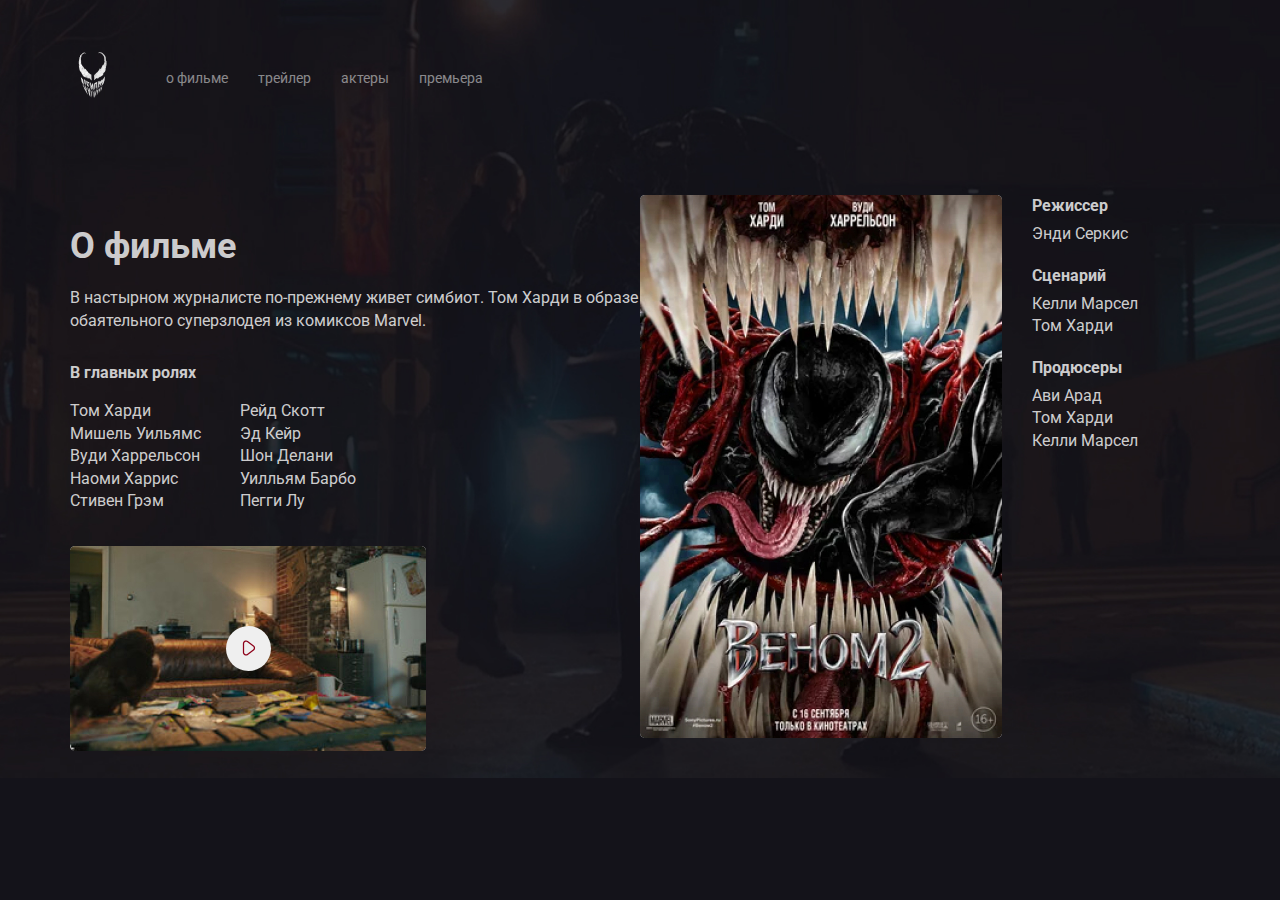
==== about.html @ b4f0035d "add about.html" ====
<!DOCTYPE html>
<html lang="ru">
<head>
    <meta charset="UTF-8">
    <meta http-equiv="X-UA-Compatible" content="IE=edge">
    <meta name="viewport" content="width=device-width, initial-scale=1.0">
    <title>о фильме - сайт о фильме Venom-2</title>
    <link rel="preconnect" href="https://fonts.googleapis.com">
    <link rel="preconnect" href="https://fonts.gstatic.com" crossorigin>
    <link href="https://fonts.googleapis.com/css2?family=Roboto:wght@400;700&display=swap" rel="stylesheet">
    <link rel="stylesheet" href="css/normalize.css">
    <link rel="stylesheet" href="css/style.css">
</head>
<body class="body primary-bg">
    <div class="container">
        <header class="header">
            <a href="/" class="logo-link">
            <img width="46" height="71" src="img/logo.png" alt="logo-venom" class="logo-image"></a>
            <nav class="nav">
                <ul class="nav-menu">
                    <li class="nav-menu-item">
                        <a href="about.html" class="nav-menu-link">о фильме</a>
                    </li>
                    <li class="nav-menu-item">
                        <a href="/" class="nav-menu-link">трейлер</a>
                    </li>
                    <li class="nav-menu-item">
                        <a href="/" class="nav-menu-link">актеры</a>
                    </li>
                    <li class="nav-menu-item">
                        <a href="/" class="nav-menu-link">премьера</a>
                    </li>
                </ul>
            </nav>
        </header>

        <div class="content">
            <div class="col">
                <h2 class="content-title">О фильме</h2>
                <p class="content-text">В настырном журналисте по-прежнему живет симбиот. Том Харди в образе обаятельного суперзлодея из комиксов Marvel.</p>
                <h3 class="content-subtitle">В главных ролях</h3>
                <ul class="list column-2">
                    <li class="list-item">Том Харди</li>
                    <li class="list-item">Мишель Уильямс</li>
                    <li class="list-item">Вуди Харрельсон</li>
                    <li class="list-item">Наоми Харрис</li>
                    <li class="list-item">Стивен Грэм</li>
                    <li class="list-item">Рейд Скотт</li>
                    <li class="list-item">Эд Кейр</li>
                    <li class="list-item">Шон Делани</li>
                    <li class="list-item">Уилльям Барбо</li>
                    <li class="list-item">Пегги Лу</li>
                </ul>
                <div class="trailer">
                    <button class="play">
                        <img src="img/play.svg" alt="icon: play" class="play-icon">
                    </button>
                </div>
            </div>

            <div class="col">
                <div class="poster-wrap">
                    <img src="img/poster.jpg" alt="poster: Venom" class="poster">
                    <div class="creators">
                        <h3 class="content-subtitle">Режиссер</h3>
                        <ul class="list">
                            <li class="list-item">Энди Серкис</li>
                        </ul>
                        <h3 class="content-subtitle">Сценарий</h3>
                        <ul class="list">
                            <li class="list-item">Келли Марсел</li>
                            <li class="list-item">Том Харди</li>
                        </ul>
                        <h3 class="content-subtitle">Продюсеры</h3>
                        <ul class="list">
                            <li class="list-item">Ави Арад</li>
                            <li class="list-item">Том Харди</li>
                            <li class="list-item">Келли Марсел</li>
                        </ul>
                    </div>
                </div>
            </div>
        </div>

        
</body>
</html>
---- css/style.css ----
.body {
    font-family: 'Roboto', sans-serif;
    color: #fff;
    background-color: #14131A;
}

.container {
    max-width: 1140px;
    margin: auto;
}

.header {
    display: flex;
    align-items: center;
    padding-top: 40px;
    margin-bottom: 80px;
}

.logo-link {
    display: inline-block;
    margin-right: 50px;
}

.nav-menu {
    margin: 0;
    padding: 0;
    list-style: none;
    display: flex;
}

.nav-menu-item {
    margin-right: 30px;
}

.nav-menu-link {
    text-decoration: none;
    font-size: 14px;
    line-height: 16px;
    color: rgba(255, 255, 255, 0.5);
}

.film-date {
    margin-bottom: 38px;
    display: block;
    font-size: 24px;
    line-height: 28px;
    color: rgba(255, 255, 255, 0.8);
}

.film-description {
    margin-top: 40px;
    max-width: 423px;
    font-size: 16px;
    line-height: 140%;
    color: rgba(255, 255, 255, 0.8);
}

.button {
    padding: 15px 30px;
    border: none;
    border-radius: 5px;
    text-decoration: none;
    cursor: pointer;
}

.button-group {
    margin-top: 70px;
}

.button-text,
.button-icon {
    display: inline-block;
    vertical-align: middle;
}

.button-text {
    font-size: 14px;
    line-height: 16px;
    margin-left: 10px;

}

.button-primary {
    color: #8D0019;
    background-color: #FFFFFF;
}

.button-link {
    color: #FFFFFF;
}

.venom {
    position: absolute;
    top: 0;
    right: 0;
}

.blood {
    background: url("../img/blood.png") no-repeat top right,
    #14131A url("../img/background.jpg") no-repeat top center / 100%;
}

.primary-bg {
    background: #14131A url("../img/background.jpg") no-repeat top center / 100%;
}

.content {
    display: flex;
}

.col {
    flex-basis: 50%;
}

.content-title {
    font-weight: bold;
    font-size: 36px;
    line-height: 42px;
    color: rgba(255, 255, 255, 0.8);
    margin-bottom: 20px;
}

.content-text {
    min-width: 423px;
    font-size: 16px;
    line-height: 140%;
    color: rgba(255, 255, 255, 0.8);
    margin-bottom: 30px;
}

.content-subtitle {
    font-weight: bold;
    font-size: 16px;
    line-height: 140%;
    color: rgba(255, 255, 255, 0.8);
    margin-bottom: 15px;
    margin-top: 0;
}

.content .list {
    list-style: none;
    padding: 0;
}

.column-2 {
    max-width: 320px;
    -webkit-column-count: 2;
    -moz-column-count: 2;
    column-count: 2;
    -webkit-column-gap: 20px;
    -moz-column-gap: 20px;
}

.list-item {
    font-size: 16px;
    line-height: 140%;
    color: rgba(255, 255, 255, 0.8);
}

.content .trailer {
    width: 356px;
    height: 205px;
    background: url('../img/trailer-cover.jpg') no-repeat center / contain;
    border-radius: 5px;
    display: flex;
    align-items: center;
    justify-content: center;
    margin-top: 33px;
}

.trailer .play {
    width: 45px;
    height: 45px;
    border-radius: 50%;
    border: none;
    cursor: pointer;
}

.trailer .play-icon {
    transform: translate(1px, 2px)
}

.poster-wrap {
    display: flex;
    align-items: start;
}

.poster {
    width: 362px;
    border-radius: 5px;
    margin-right: 30px;
}

.poster-wrap .content-subtitle {
    margin-bottom: 5px;
}

.poster-wrap .list {
    margin: 0;
    margin-bottom: 20px;
}
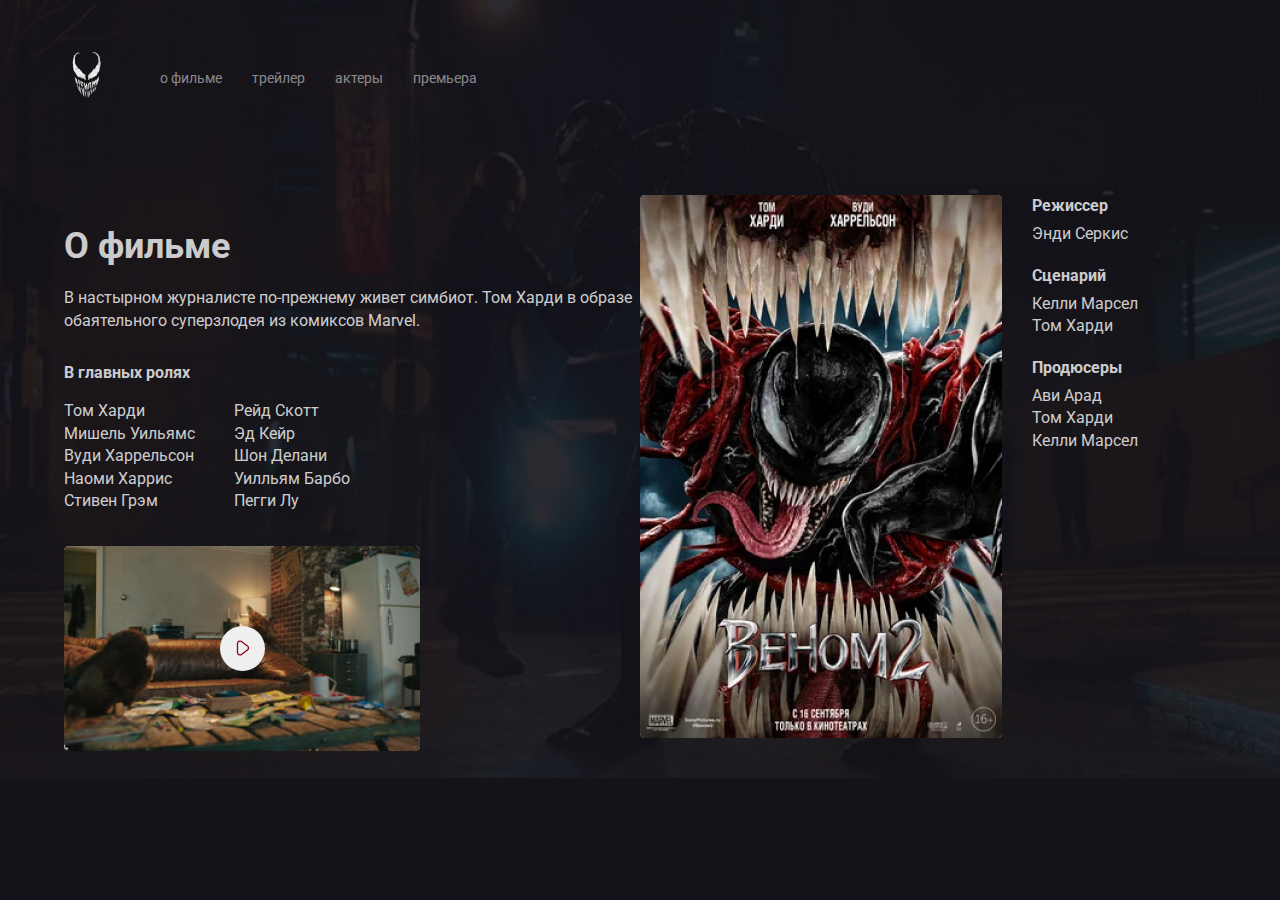
==== commit 28b8edd7: "add adaptive and js-file" ====
--- a/about.html
+++ b/about.html
@@ -17,6 +17,14 @@
             <a href="/" class="logo-link">
             <img width="46" height="71" src="img/logo.png" alt="logo-venom" class="logo-image"></a>
             <nav class="nav">
+                <button class="menu-button">
+                    <span class="menu-button-text">Меню</span>
+                    <img src="img/menu-svg.svg" alt="logo: burger-menu" class="menu-button-icon">
+                </button>
+                <button class="menu-close">
+                    <span class="menu-close-text">закрыть</span>
+                    <img src="img/arrow.svg" alt="arrow-right" class="menu-close-icon">
+                </button>
                 <ul class="nav-menu">
                     <li class="nav-menu-item">
                         <a href="about.html" class="nav-menu-link">о фильме</a>
@@ -82,6 +90,6 @@
             </div>
         </div>
 
-        
+        <script src="js/main.js"></script>
 </body>
 </html>--- a/css/style.css
+++ b/css/style.css
@@ -4,9 +4,21 @@
     background-color: #14131A;
 }
 
+img {
+    max-width: 100%;
+}
+
 .container {
-    max-width: 1140px;
+    width: 90%;
     margin: auto;
+}
+
+.venom {
+    position: absolute;
+    top: 0;
+    right: 0;
+    max-width: 728px;
+    width: 50%;
 }
 
 .header {
@@ -40,7 +52,7 @@
 }
 
 .film-date {
-    margin-bottom: 38px;
+    margin-bottom: 2%;
     display: block;
     font-size: 24px;
     line-height: 28px;
@@ -48,11 +60,15 @@
 }
 
 .film-description {
-    margin-top: 40px;
+    margin-top: 3%;
     max-width: 423px;
     font-size: 16px;
     line-height: 140%;
     color: rgba(255, 255, 255, 0.8);
+}
+
+.film-logo {
+    width: 70%;
 }
 
 .button {
@@ -64,7 +80,7 @@
 }
 
 .button-group {
-    margin-top: 70px;
+    margin-top: 5%;
 }
 
 .button-text,
@@ -89,14 +105,8 @@
     color: #FFFFFF;
 }
 
-.venom {
-    position: absolute;
-    top: 0;
-    right: 0;
-}
-
 .blood {
-    background: url("../img/blood.png") no-repeat top right,
+    background: url("../img/blood.png") no-repeat top right / 70%,
     #14131A url("../img/background.jpg") no-repeat top center / 100%;
 }
 
@@ -198,4 +208,129 @@
 .poster-wrap .list {
     margin: 0;
     margin-bottom: 20px;
+}
+
+.menu-button {
+    display: none;
+}
+
+.menu-close {
+    display: none;
+}
+
+@media (max-width: 1024px) {
+    .content {
+        flex-direction: column;
+        padding-bottom: 5%;
+    }
+    .col {
+        margin-bottom: 5%;
+    }
+    .header {
+        margin-bottom: 4%;
+    }
+    .film {
+        margin-top: 20%;
+    }
+}
+
+@media (max-width: 768px) {
+    .blood {
+        background: #14131A;
+    }
+    .venom {
+        top: 20%;
+    }
+}
+
+@media (max-width: 576px) {
+    .nav-menu {
+        position: fixed;
+        left: 0;
+        top: 0;
+        width: 100%;
+        height: 100%;
+        background-color: #fff;
+        z-index: 9;
+        display: flex;
+        justify-content: center;
+        align-items: center;
+        flex-direction: column;
+        transform: translateX(100%);
+        transition: transform 0.2s;
+    }
+    .menu-close {
+        position: fixed;
+        opacity: 0;
+        right: 25px;
+        top: 65px;
+        display: flex;
+        align-items: center;
+        z-index: 10;
+        border: none;
+        background-color: transparent;
+        transform: translateX(300%);
+        transition: transform 0.2s;
+        transition-delay: 0.4s;
+    }
+    .is-active {
+        opacity: 1;
+        transform: translateX(0);
+    }
+    .menu-close-text {
+        margin-right: 10px;
+        cursor: pointer;
+    }
+    .nav-menu-item {
+        margin-right: 0;
+        margin-bottom: 2%;
+        margin-top: 2%;
+    }
+    .nav-menu-link {
+        color: #14131A;
+    }
+    .nav {
+        margin-left: auto;
+    }
+    .menu-button {
+        display: flex;
+        align-items: center;
+        justify-content: center;
+        padding: 10px;
+        border: none;
+        background-color: transparent;
+        cursor: pointer;
+        color: #ffff;
+    }
+    .menu-button-text {
+        margin-right: 10px;
+    }
+    .button-group {
+        display: flex;
+        align-items: center;
+        justify-content: center;
+        flex-direction: column;
+    }
+    .film-text {
+        text-align: center;
+    }
+    .poster-wrap {
+        flex-direction: column;
+    }
+    .poster {
+        margin-bottom: 4%;
+        margin-right: 0;
+        width: 100%;
+        max-width: 350px;
+    }
+    .content .trailer {
+        max-width: 350px;
+        width: 100%;
+    }
+    .column-2 {
+        column-count: 1;
+    }
+    .content-text {
+        min-width: 0;
+    }
 }